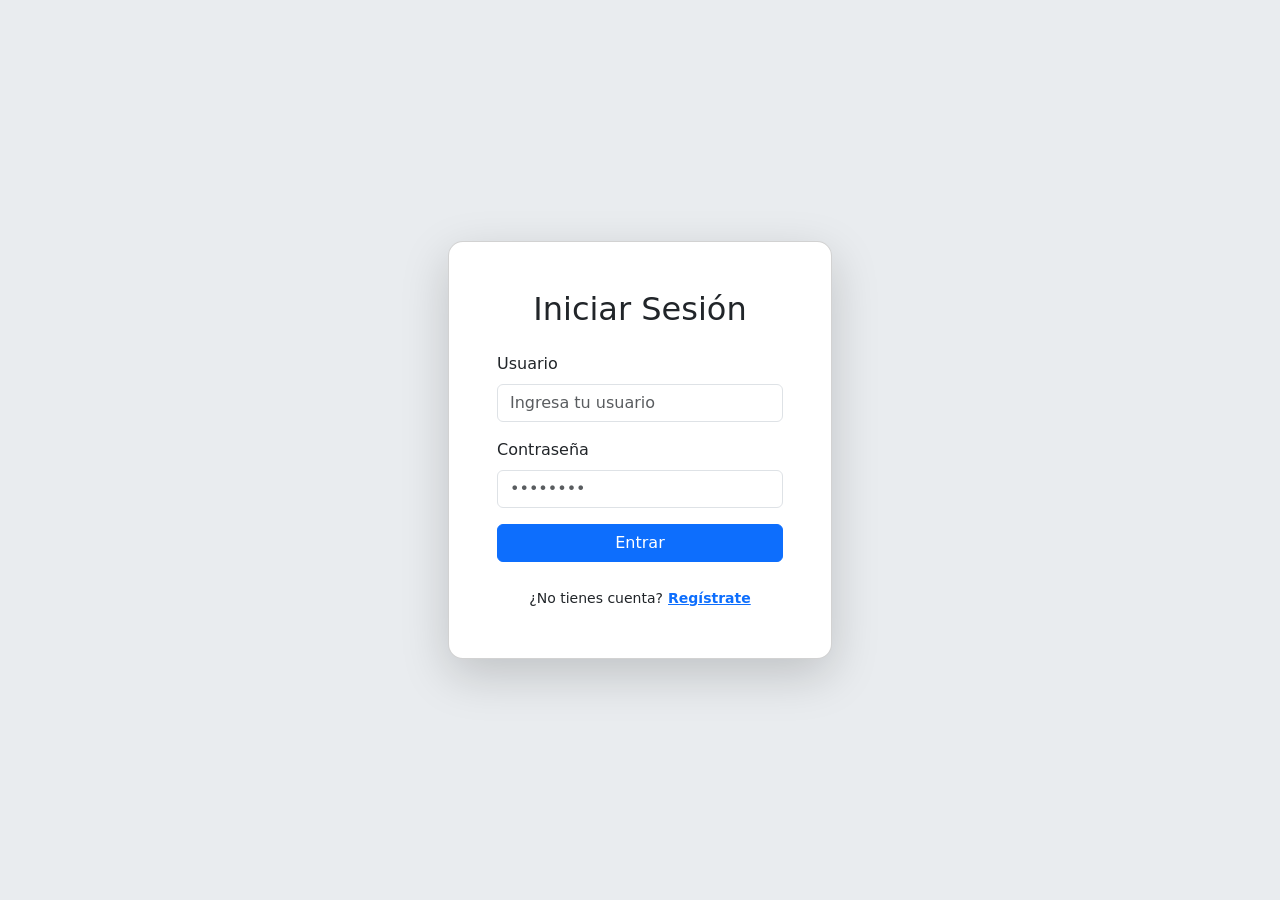
==== index.html @ 5ba1c1fc "finaliza diseño de login con bootstrap" ====
<!DOCTYPE html>
<html lang="es">

<head>
    <meta charset="UTF-8">
    <meta name="viewport" content="width=device-width, initial-scale=1.0">
    <title>Login - To Do List</title>
    <link href="https://cdn.jsdelivr.net/npm/bootstrap@5.3.0/dist/css/bootstrap.min.css" rel="stylesheet">
    <style>
        body {
            background-color: #e9ecef;
        }

        .card {
            border-radius: 15px;
        }
    </style>
</head>

<body>

    <div class="container vh-100 d-flex justify-content-center align-items-center">
        <div class="card shadow-lg" style="width: 24rem;">
            <div class="card-body p-5">
                <h2 class="text-center mb-4" id="formTitle">Iniciar Sesión</h2>

                <form id="authForm">
                    <div class="mb-3">
                        <label for="username" class="form-label">Usuario</label>
                        <input type="text" class="form-control" id="username" placeholder="Ingresa tu usuario" required>
                    </div>
                    <div class="mb-3">
                        <label for="password" class="form-label">Contraseña</label>
                        <input type="password" class="form-control" id="password" placeholder="••••••••" required>
                    </div>
                    <button type="submit" class="btn btn-primary w-100" id="submitBtn">Entrar</button>
                </form>

                <div class="mt-4 text-center">
                    <small id="toggleText">¿No tienes cuenta?</small>
                    <a href="#" id="toggleAction" class="small fw-bold">Regístrate</a>
                </div>
            </div>
        </div>
    </div>

    <script>
        const authForm = document.getElementById('authForm');
        const formTitle = document.getElementById('formTitle');
        const submitBtn = document.getElementById('submitBtn');
        const toggleAction = document.getElementById('toggleAction');
        const toggleText = document.getElementById('toggleText');

        let isRegistering = false;

        // Cambiar entre modo "Login" y "Registro"
        toggleAction.addEventListener('click', (e) => {
            e.preventDefault();
            isRegistering = !isRegistering;

            formTitle.innerText = isRegistering ? "Crear Cuenta" : "Iniciar Sesión";
            submitBtn.innerText = isRegistering ? "Registrarse" : "Entrar";
            toggleText.innerText = isRegistering ? "¿Ya tienes cuenta?" : "¿No tienes cuenta?";
            toggleAction.innerText = isRegistering ? "Inicia Sesión" : "Regístrate";
        });

        // Lógica principal
        authForm.addEventListener('submit', (e) => {
            e.preventDefault();

            const user = document.getElementById('username').value;
            const pass = document.getElementById('password').value;

            if (isRegistering) {
                // --- GUARDAR EN LOCALSTORAGE ---
                const newUser = { username: user, password: pass };
                localStorage.setItem('userAccount', JSON.stringify(newUser));

                alert('¡Registro exitoso! Ahora puedes iniciar sesión.');
                toggleAction.click(); // Cambiar automáticamente a modo login
            } else {
                // --- LEER DE LOCALSTORAGE ---
                const storedUser = JSON.parse(localStorage.getItem('userAccount'));

                if (storedUser && storedUser.username === user && storedUser.password === pass) {
                    alert('¡Login exitoso! Bienvenido.');
                    // Aquí podrías redirigir: window.location.href = 'tasks.html';
                } else {
                    alert('Usuario o contraseña incorrectos. ¿Ya te registraste?');
                }
            }
        });
    </script>

</body>

</html>
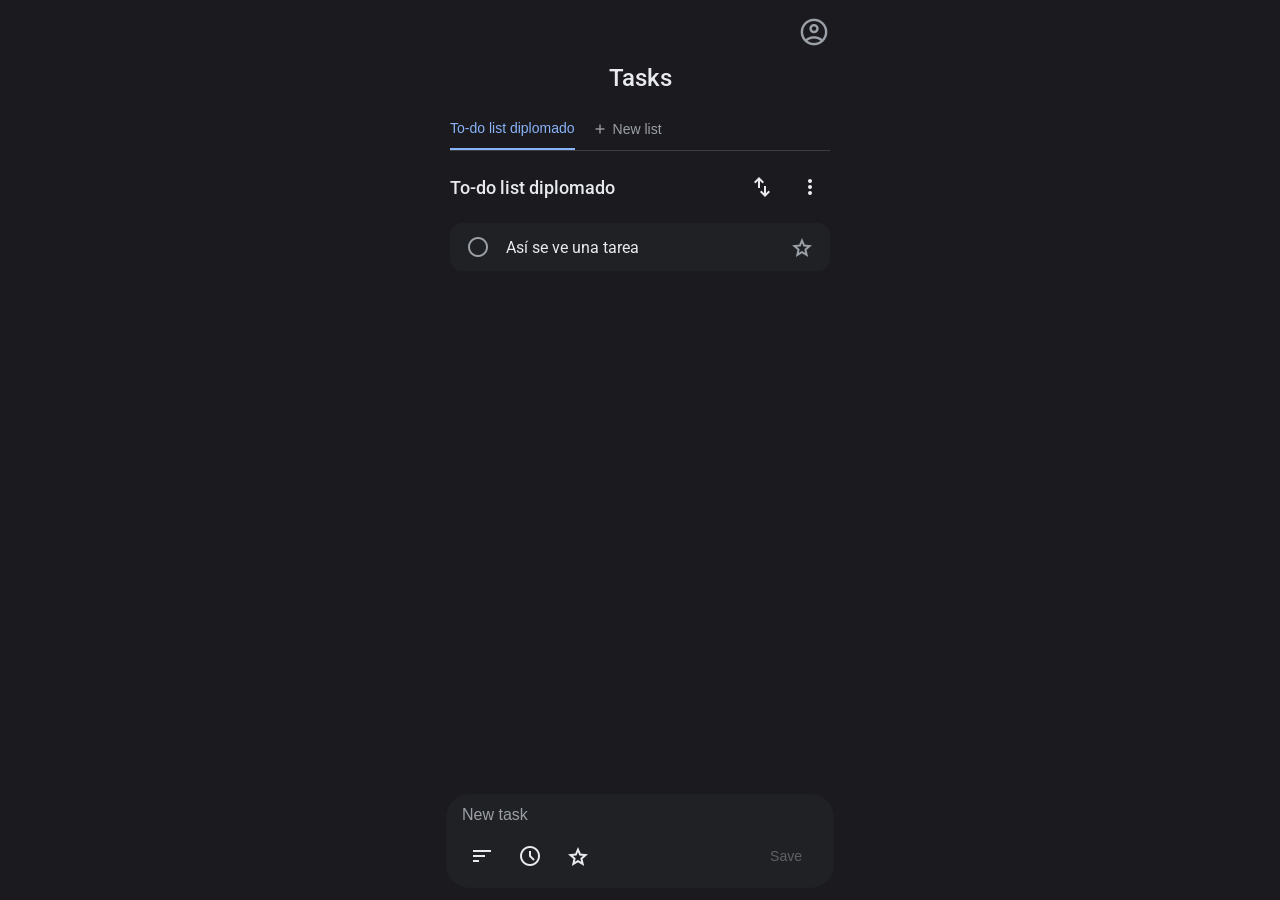
==== commit 999b62d7: "main" ====
--- a/index.html
+++ b/index.html
@@ -1,97 +1,67 @@
 <!DOCTYPE html>
-<html lang="es">
+<html lang="en">
 
 <head>
     <meta charset="UTF-8">
     <meta name="viewport" content="width=device-width, initial-scale=1.0">
-    <title>Login - To Do List</title>
-    <link href="https://cdn.jsdelivr.net/npm/bootstrap@5.3.0/dist/css/bootstrap.min.css" rel="stylesheet">
-    <style>
-        body {
-            background-color: #e9ecef;
-        }
-
-        .card {
-            border-radius: 15px;
-        }
-    </style>
+    <title>To-do list diplomado</title>
+    <link rel="stylesheet" href="styles.css">
+    <link href="https://fonts.googleapis.com/css2?family=Roboto:wght@400;500;700&display=swap" rel="stylesheet">
+    <link rel="stylesheet"
+        href="https://fonts.googleapis.com/css2?family=Material+Symbols+Outlined:opsz,wght,FILL,GRAD@24,400,0,0" />
 </head>
 
 <body>
+    <div class="app-container">
+        <header>
+            <div class="top-bar">
+                <div class="profile-pic">
+                    <span class="material-symbols-outlined">account_circle</span>
+                </div>
+            </div>
+            <h1>Tasks</h1>
+            <nav class="tabs">
+                <button class="tab active">To-do list diplomado</button>
+                <button class="tab add-list"><span class="material-symbols-outlined">add</span> New list</button>
+            </nav>
+        </header>
 
-    <div class="container vh-100 d-flex justify-content-center align-items-center">
-        <div class="card shadow-lg" style="width: 24rem;">
-            <div class="card-body p-5">
-                <h2 class="text-center mb-4" id="formTitle">Iniciar Sesión</h2>
+        <main>
+            <div class="list-header">
+                <h2>To-do list diplomado</h2>
+                <div class="list-actions">
+                    <button class="icon-btn"><span class="material-symbols-outlined">swap_vert</span></button>
+                    <button class="icon-btn"><span class="material-symbols-outlined">more_vert</span></button>
+                </div>
+            </div>
 
-                <form id="authForm">
-                    <div class="mb-3">
-                        <label for="username" class="form-label">Usuario</label>
-                        <input type="text" class="form-control" id="username" placeholder="Ingresa tu usuario" required>
+            <ul id="task-list" class="task-list">
+                <li class="task-item">
+                    <div class="task-content">
+                        <button class="check-btn"><span
+                                class="material-symbols-outlined">radio_button_unchecked</span></button>
+                        <span class="task-text">Así se ve una tarea</span>
                     </div>
-                    <div class="mb-3">
-                        <label for="password" class="form-label">Contraseña</label>
-                        <input type="password" class="form-control" id="password" placeholder="••••••••" required>
+                    <button class="star-btn"><span class="material-symbols-outlined">star_border</span></button>
+                </li>
+            </ul>
+        </main>
+
+        <div class="add-task-container">
+            <div class="add-task-input-wrapper">
+                <input type="text" id="new-task-input" placeholder="New task">
+                <div class="add-task-actions">
+                    <div class="left-actions">
+                        <button class="icon-btn"><span class="material-symbols-outlined">sort</span></button>
+                        <button class="icon-btn"><span class="material-symbols-outlined">schedule</span></button>
+                        <button class="icon-btn"><span class="material-symbols-outlined">star_border</span></button>
                     </div>
-                    <button type="submit" class="btn btn-primary w-100" id="submitBtn">Entrar</button>
-                </form>
-
-                <div class="mt-4 text-center">
-                    <small id="toggleText">¿No tienes cuenta?</small>
-                    <a href="#" id="toggleAction" class="small fw-bold">Regístrate</a>
+                    <button id="save-task-btn" class="save-btn">Save</button>
                 </div>
             </div>
         </div>
     </div>
-
-    <script>
-        const authForm = document.getElementById('authForm');
-        const formTitle = document.getElementById('formTitle');
-        const submitBtn = document.getElementById('submitBtn');
-        const toggleAction = document.getElementById('toggleAction');
-        const toggleText = document.getElementById('toggleText');
-
-        let isRegistering = false;
-
-        // Cambiar entre modo "Login" y "Registro"
-        toggleAction.addEventListener('click', (e) => {
-            e.preventDefault();
-            isRegistering = !isRegistering;
-
-            formTitle.innerText = isRegistering ? "Crear Cuenta" : "Iniciar Sesión";
-            submitBtn.innerText = isRegistering ? "Registrarse" : "Entrar";
-            toggleText.innerText = isRegistering ? "¿Ya tienes cuenta?" : "¿No tienes cuenta?";
-            toggleAction.innerText = isRegistering ? "Inicia Sesión" : "Regístrate";
-        });
-
-        // Lógica principal
-        authForm.addEventListener('submit', (e) => {
-            e.preventDefault();
-
-            const user = document.getElementById('username').value;
-            const pass = document.getElementById('password').value;
-
-            if (isRegistering) {
-                // --- GUARDAR EN LOCALSTORAGE ---
-                const newUser = { username: user, password: pass };
-                localStorage.setItem('userAccount', JSON.stringify(newUser));
-
-                alert('¡Registro exitoso! Ahora puedes iniciar sesión.');
-                toggleAction.click(); // Cambiar automáticamente a modo login
-            } else {
-                // --- LEER DE LOCALSTORAGE ---
-                const storedUser = JSON.parse(localStorage.getItem('userAccount'));
-
-                if (storedUser && storedUser.username === user && storedUser.password === pass) {
-                    alert('¡Login exitoso! Bienvenido.');
-                    // Aquí podrías redirigir: window.location.href = 'tasks.html';
-                } else {
-                    alert('Usuario o contraseña incorrectos. ¿Ya te registraste?');
-                }
-            }
-        });
-    </script>
-
+    <script src="script.js"></script>
 </body>
 
 </html>
--- a/styles.css
+++ b/styles.css
@@ -0,0 +1,246 @@
+:root {
+    --bg-color: #1a1a1f;
+    --surface-color: #202124;
+    --text-primary: #e8eaed;
+    --text-secondary: #9aa0a6;
+    --accent-color: #8ab4f8;
+    --border-color: #3c4043;
+    --hover-color: rgba(255, 255, 255, 0.08);
+}
+
+* {
+    box-sizing: border-box;
+    margin: 0;
+    padding: 0;
+}
+
+body {
+    font-family: 'Roboto', sans-serif;
+    background-color: var(--bg-color);
+    color: var(--text-primary);
+    display: flex;
+    justify-content: center;
+    min-height: 100vh;
+}
+
+.app-container {
+    width: 100%;
+    max-width: 412px; /* Emular ancho de celular */
+    background-color: var(--bg-color);
+    display: flex;
+    flex-direction: column;
+    height: 100vh;
+    overflow: hidden;
+}
+
+/* Header */
+header {
+    padding: 16px 16px 0;
+    display: flex;
+    flex-direction: column;
+    gap: 16px;
+}
+
+.top-bar {
+    display: flex;
+    justify-content: flex-end;
+}
+
+.profile-pic {
+    width: 32px;
+    height: 32px;
+    display: flex;
+    justify-content: center;
+    align-items: center;
+    color: var(--text-secondary);
+}
+
+.profile-pic .material-symbols-outlined {
+    font-size: 32px;
+}
+
+h1 {
+    font-size: 24px;
+    font-weight: 500;
+    text-align: center;
+}
+
+.tabs {
+    display: flex;
+    overflow-x: auto;
+    gap: 16px;
+    border-bottom: 1px solid var(--border-color);
+    padding-bottom: 0;
+    scrollbar-width: none; /* Firefox */
+}
+
+.tabs::-webkit-scrollbar {
+    display: none; /* Safari and Chrome */
+}
+
+.tab {
+    background: none;
+    border: none;
+    color: var(--text-secondary);
+    font-size: 14px;
+    font-weight: 500;
+    cursor: pointer;
+    white-space: nowrap;
+    padding: 12px 0;
+    display: flex;
+    align-items: center;
+    gap: 4px;
+}
+
+.tab.active {
+    color: var(--accent-color);
+    border-bottom: 2px solid var(--accent-color);
+}
+
+.tab.add-list {
+    padding-right: 16px;
+}
+
+.tab .material-symbols-outlined {
+    font-size: 18px;
+}
+
+/* Main */
+main {
+    flex-grow: 1;
+    overflow-y: auto;
+    padding: 16px;
+}
+
+.list-header {
+    display: flex;
+    justify-content: space-between;
+    align-items: center;
+    margin-bottom: 16px;
+}
+
+.list-header h2 {
+    font-size: 18px;
+    font-weight: 500;
+}
+
+.list-actions {
+    display: flex;
+    gap: 8px;
+}
+
+.icon-btn {
+    background: none;
+    border: none;
+    color: var(--text-primary);
+    cursor: pointer;
+    display: flex;
+    align-items: center;
+    justify-content: center;
+    width: 40px;
+    height: 40px;
+    border-radius: 50%;
+    transition: background-color 0.2s;
+}
+
+.icon-btn:hover {
+    background-color: var(--hover-color);
+}
+
+/* Task List */
+.task-list {
+    list-style: none;
+    background-color: var(--surface-color);
+    border-radius: 12px;
+    overflow: hidden;
+}
+
+.task-item {
+    display: flex;
+    justify-content: space-between;
+    align-items: center;
+    padding: 12px 16px;
+    border-bottom: 1px solid var(--border-color);
+}
+
+.task-item:last-child {
+    border-bottom: none;
+}
+
+.task-content {
+    display: flex;
+    align-items: center;
+    gap: 16px;
+    flex-grow: 1;
+}
+
+.check-btn, .star-btn {
+    background: none;
+    border: none;
+    color: var(--text-secondary);
+    cursor: pointer;
+    display: flex;
+    align-items: center;
+    justify-content: center;
+    width: 24px;
+    height: 24px;
+}
+
+.task-text {
+    font-size: 16px;
+}
+
+/* Add Task Input */
+.add-task-container {
+    padding: 12px;
+    background-color: var(--bg-color);
+}
+
+.add-task-input-wrapper {
+    background-color: var(--surface-color);
+    border-radius: 24px;
+    padding: 12px 16px;
+    display: flex;
+    flex-direction: column;
+    gap: 12px;
+}
+
+#new-task-input {
+    background: none;
+    border: none;
+    color: var(--text-primary);
+    font-size: 16px;
+    outline: none;
+    width: 100%;
+}
+
+#new-task-input::placeholder {
+    color: var(--text-secondary);
+}
+
+.add-task-actions {
+    display: flex;
+    justify-content: space-between;
+    align-items: center;
+}
+
+.left-actions {
+    display: flex;
+    gap: 8px;
+}
+
+.save-btn {
+    background: none;
+    border: none;
+    color: var(--accent-color);
+    font-size: 14px;
+    font-weight: 500;
+    cursor: pointer;
+    padding: 8px 16px;
+}
+
+.save-btn:disabled {
+    color: var(--text-secondary);
+    opacity: 0.5;
+    cursor: not-allowed;
+}
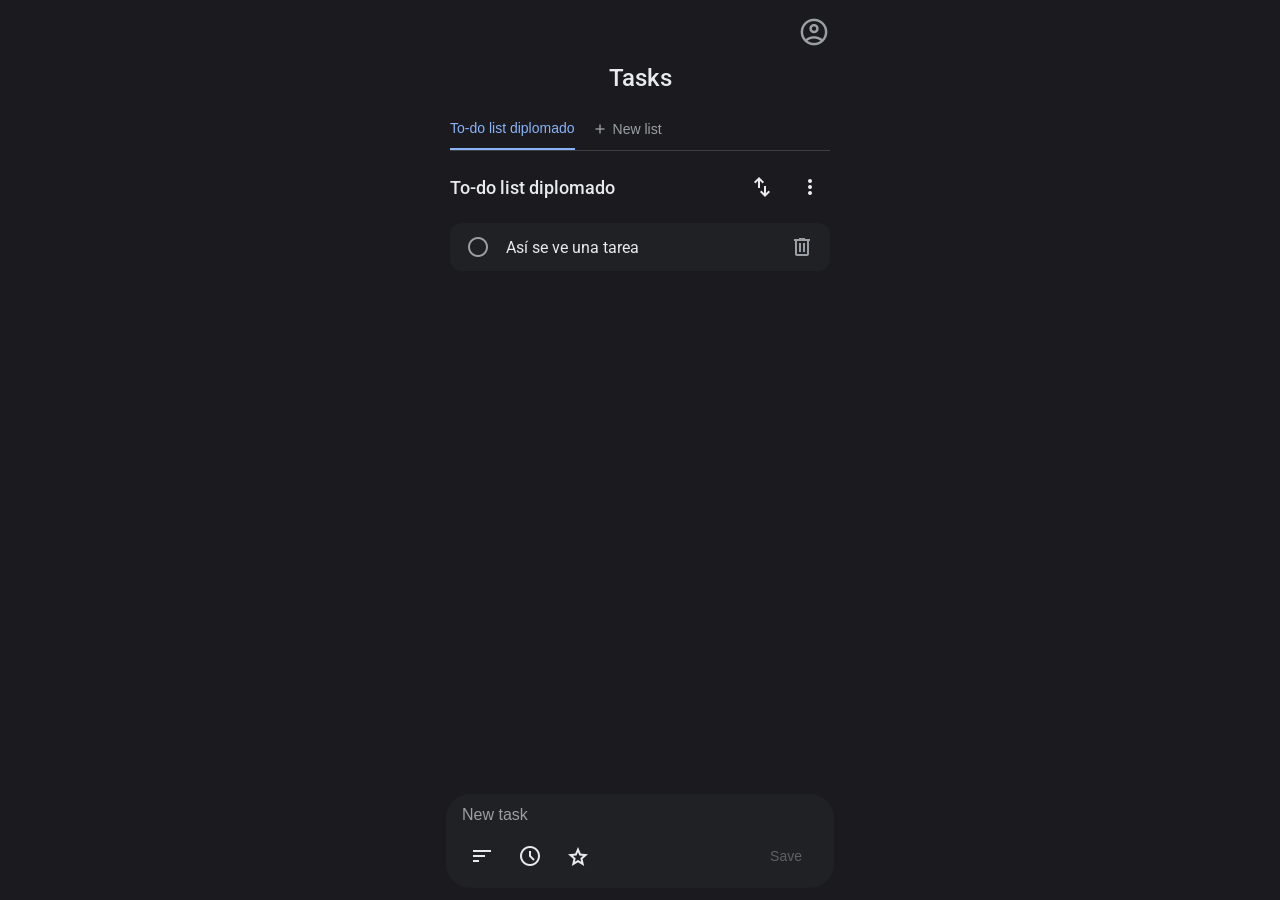
==== commit 8e327c6c: "eliminacion de tareas" ====
--- a/index.html
+++ b/index.html
@@ -42,7 +42,7 @@
                                 class="material-symbols-outlined">radio_button_unchecked</span></button>
                         <span class="task-text">Así se ve una tarea</span>
                     </div>
-                    <button class="star-btn"><span class="material-symbols-outlined">star_border</span></button>
+                    <button class="delete-btn"><span class="material-symbols-outlined">delete</span></button>
                 </li>
             </ul>
         </main>
@@ -61,7 +61,7 @@
             </div>
         </div>
     </div>
-    <script src="script.js"></script>
+    <script src="script.js?v=2"></script>
 </body>
 
 </html>
--- a/styles.css
+++ b/styles.css
@@ -174,7 +174,7 @@
     flex-grow: 1;
 }
 
-.check-btn, .star-btn {
+.check-btn, .delete-btn {
     background: none;
     border: none;
     color: var(--text-secondary);
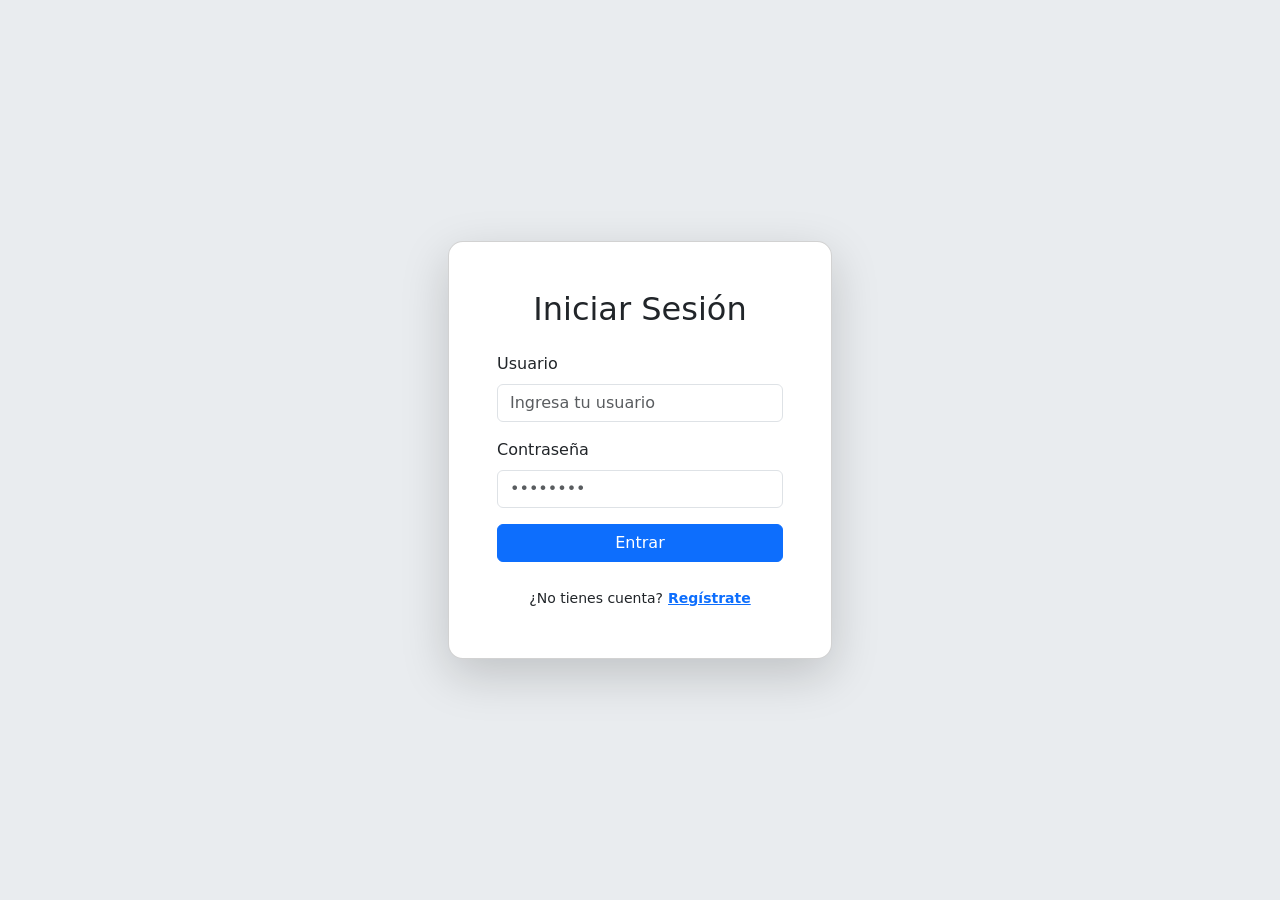
==== commit d164ef2a: "yml agregado a develop" ====
--- a/index.html
+++ b/index.html
@@ -61,6 +61,27 @@
             </div>
         </div>
     </div>
+    <script>
+        const accountData = localStorage.getItem('userAccount');
+        let isAuthenticated = false;
+
+        if (accountData && accountData !== "null") {
+            try {
+                const userObj = JSON.parse(accountData);
+                // Verificamos que realmente tenga la estructura de usuario guardada
+                if (userObj && userObj.username) {
+                    isAuthenticated = true;
+                }
+            } catch (e) {
+                console.error("Error leyendo userAccount:", e);
+            }
+        }
+
+        if (!isAuthenticated) {
+            alert('¡No estás autenticado! Redirigiendo al login...');
+            window.location.href = 'login.html';
+        }
+    </script>
     <script src="script.js?v=2"></script>
 </body>
 
